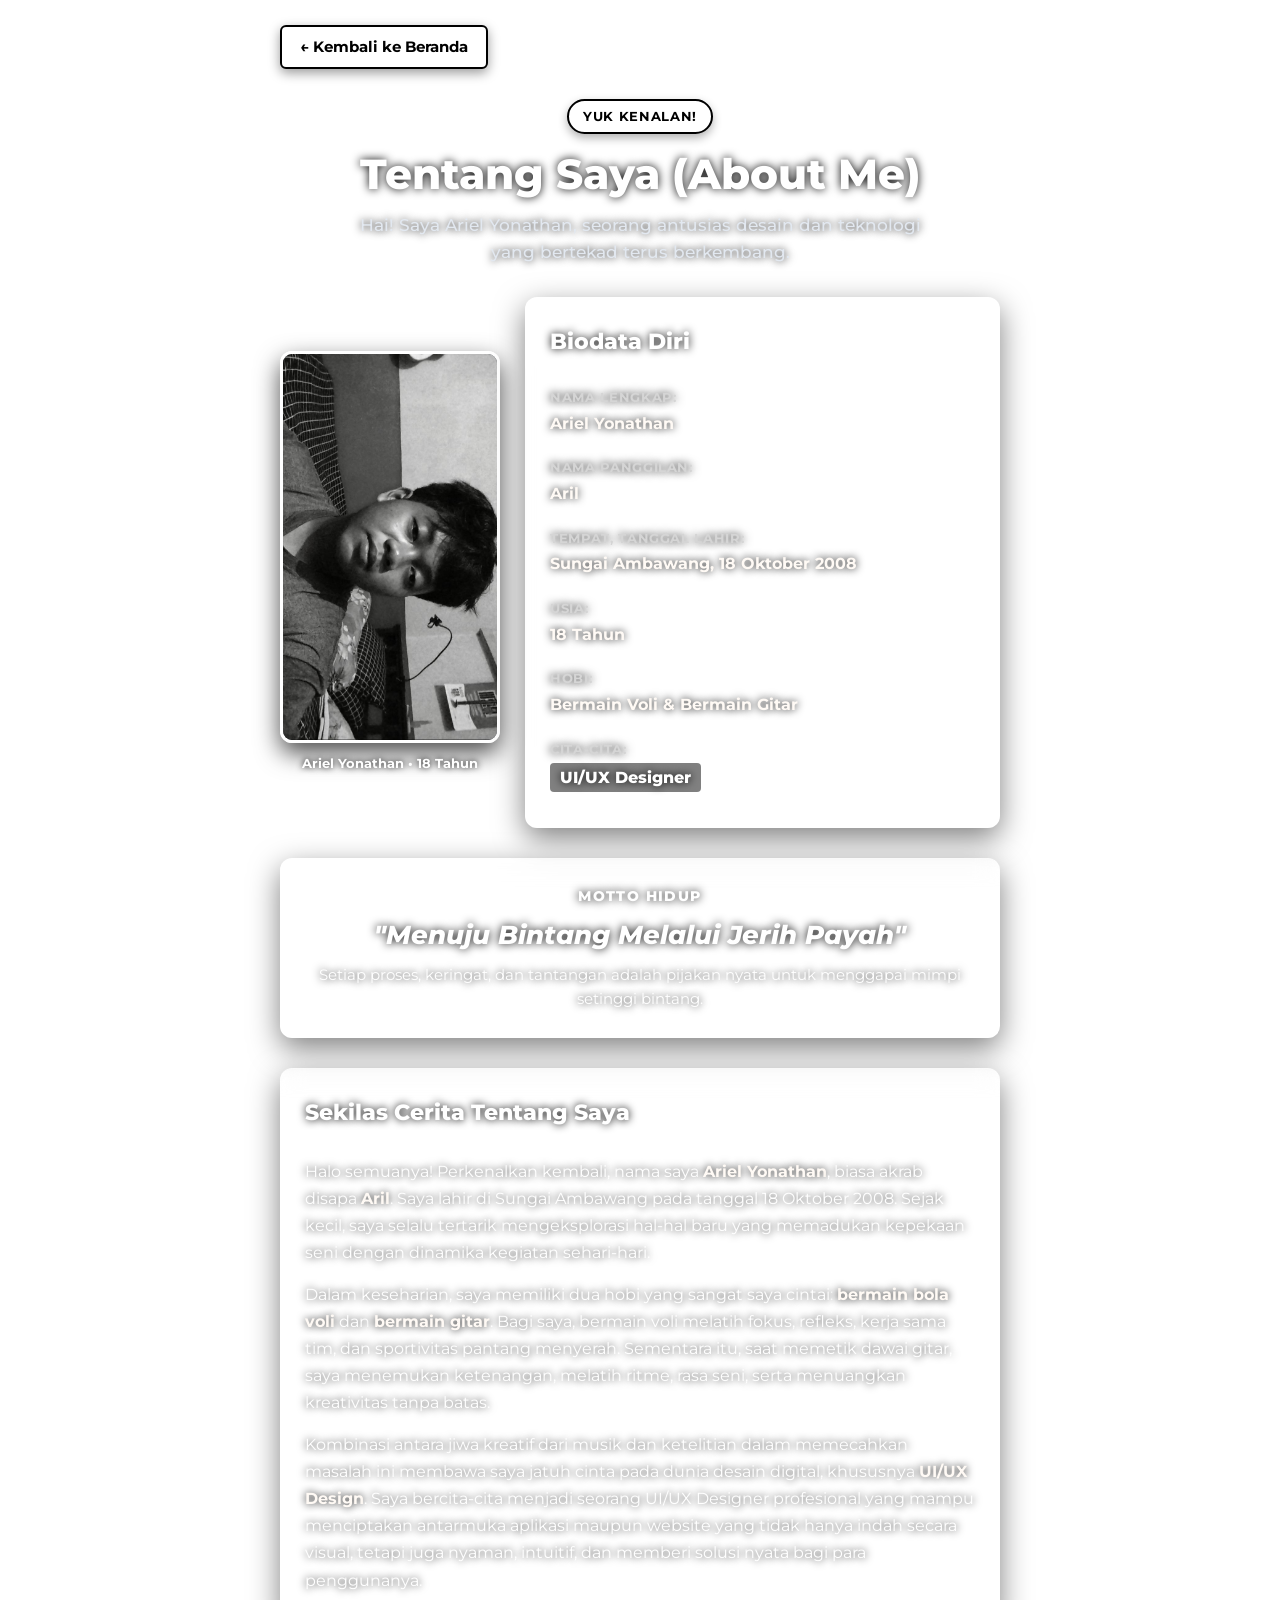
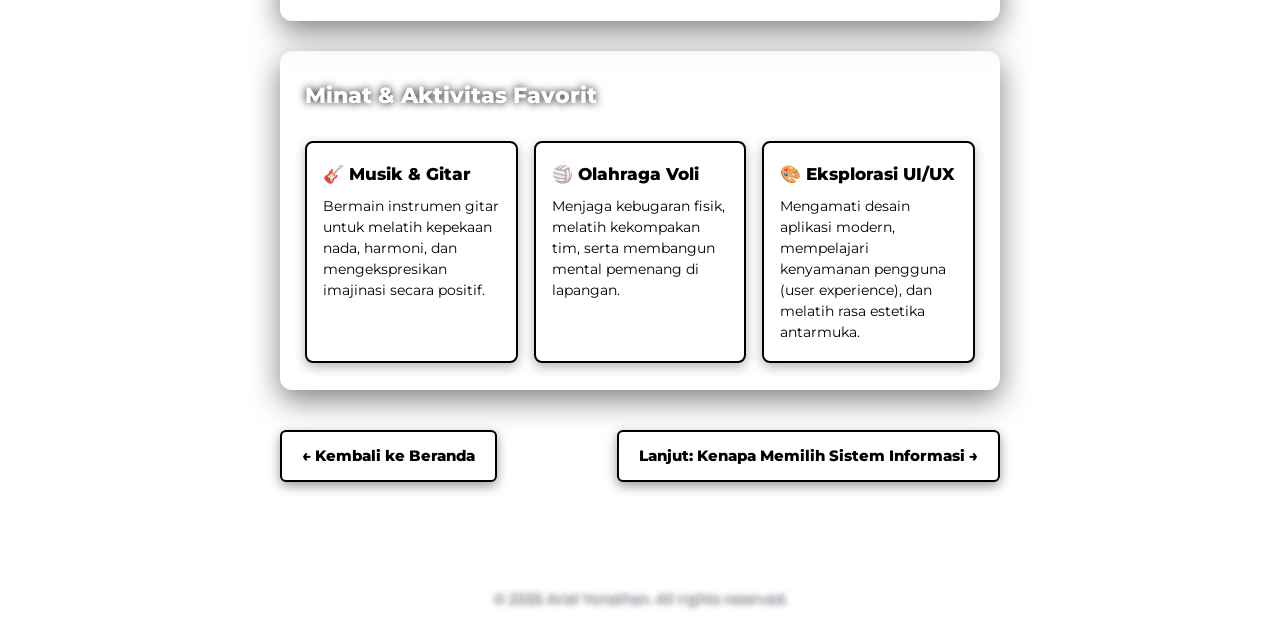
==== about.html @ 556d9dda "commit pertama web profil pribadi" ====
<!DOCTYPE html>
<html lang="id">

<head>
    <meta charset="UTF-8">
    <meta name="viewport" content="width=device-width, initial-scale=1.0">
    <title>About Me - Ariel Yonathan</title>
    <!-- Menghubungkan file CSS khusus halaman About -->
    <link rel="stylesheet" href="about.css">
</head>

<body class="about-body">

    <!-- Navigasi Atas / Tombol Kembali -->
    <header class="page-header">
        <nav class="nav-container">
            <a href="dashboard.html" class="btn-back">&larr; Kembali ke Beranda</a>
        </nav>
    </header>

    <main class="about-container">

        <!-- ================= HERO / JUDUL HALAMAN ================= -->
        <section class="about-hero">
            <span class="badge">YUK KENALAN!</span>
            <h1 class="page-title">Tentang Saya (About Me)</h1>
            <p class="page-subtitle">
                Hai! Saya Ariel Yonathan, seorang antusias desain dan teknologi yang bertekad terus berkembang.
            </p>
        </section>

        <!-- ================= FOTO PROFIL PORTRAIT (9:16) & BIODATA ================= -->
        <section class="profile-showcase-section">

            <!-- Foto Profil Portrait (9:16) -->
            <div class="about-photo-wrapper">
                <div class="photo-frame">
                    <img src="foto/Aril.jpeg" alt="Foto Profil Ariel Yonathan" class="profile-img" id="profileImage">
                </div>
                <span class="photo-caption">Ariel Yonathan &bull; 18 Tahun</span>
            </div>

            <!-- Biodata Lengkap -->
            <div class="biodata-card">
                <h2 class="section-title">Biodata Diri</h2>

                <ul class="biodata-list">
                    <li class="biodata-item">
                        <span class="bio-label">Nama Lengkap:</span>
                        <span class="bio-value">Ariel Yonathan</span>
                    </li>
                    <li class="biodata-item">
                        <span class="bio-label">Nama Panggilan:</span>
                        <span class="bio-value">Aril</span>
                    </li>
                    <li class="biodata-item">
                        <span class="bio-label">Tempat, Tanggal Lahir:</span>
                        <span class="bio-value">Sungai Ambawang, 18 Oktober 2008</span>
                    </li>
                    <li class="biodata-item">
                        <span class="bio-label">Usia:</span>
                        <span class="bio-value">18 Tahun</span>
                    </li>
                    <li class="biodata-item">
                        <span class="bio-label">Hobi:</span>
                        <span class="bio-value">Bermain Voli &amp; Bermain Gitar</span>
                    </li>
                    <li class="biodata-item">
                        <span class="bio-label">Cita-Cita:</span>
                        <span class="bio-value highlight-role">UI/UX Designer</span>
                    </li>
                </ul>
            </div>
        </section>

        <!-- ================= MOTTO HIDUP ================= -->
        <section class="motto-section">
            <div class="motto-box">
                <h3 class="motto-heading">Motto Hidup</h3>
                <blockquote class="motto-quote">
                    "Menuju Bintang Melalui Jerih Payah"
                </blockquote>
                <p class="motto-subtext">
                    Setiap proses, keringat, dan tantangan adalah pijakan nyata untuk menggapai mimpi setinggi bintang.
                </p>
            </div>
        </section>

        <!-- ================= CERITA SINGKAT / PERSONAL STORY ================= -->
        <section class="story-section">
            <h2 class="section-title">Sekilas Cerita Tentang Saya</h2>

            <article class="story-content">
                <p>
                    Halo semuanya! Perkenalkan kembali, nama saya <strong>Ariel Yonathan</strong>, biasa akrab disapa
                    <strong>Aril</strong>.
                    Saya lahir di Sungai Ambawang pada tanggal 18 Oktober 2008. Sejak kecil, saya selalu tertarik
                    mengeksplorasi hal-hal baru
                    yang memadukan kepekaan seni dengan dinamika kegiatan sehari-hari.
                </p>

                <p>
                    Dalam keseharian, saya memiliki dua hobi yang sangat saya cintai: <strong>bermain bola voli</strong>
                    dan <strong>bermain gitar</strong>.
                    Bagi saya, bermain voli melatih fokus, refleks, kerja sama tim, dan sportivitas pantang menyerah.
                    Sementara itu, saat memetik dawai gitar,
                    saya menemukan ketenangan, melatih ritme, rasa seni, serta menuangkan kreativitas tanpa batas.
                </p>

                <p>
                    Kombinasi antara jiwa kreatif dari musik dan ketelitian dalam memecahkan masalah ini membawa saya
                    jatuh cinta pada dunia desain digital,
                    khususnya <strong>UI/UX Design</strong>. Saya bercita-cita menjadi seorang UI/UX Designer
                    profesional yang mampu menciptakan antarmuka
                    aplikasi maupun website yang tidak hanya indah secara visual, tetapi juga nyaman, intuitif, dan
                    memberi solusi nyata bagi para penggunanya.
                </p>
            </article>
        </section>

        <!-- ================= MINAT & AKTIVITAS FAVORIT ================= -->
        <section class="interests-section">
            <h2 class="section-title">Minat &amp; Aktivitas Favorit</h2>

            <div class="interests-grid">
                <!-- Aktivitas 1 -->
                <div class="interest-item">
                    <h3 class="interest-title">🎸 Musik &amp; Gitar</h3>
                    <p class="interest-desc">
                        Bermain instrumen gitar untuk melatih kepekaan nada, harmoni, dan mengekspresikan imajinasi
                        secara positif.
                    </p>
                </div>

                <!-- Aktivitas 2 -->
                <div class="interest-item">
                    <h3 class="interest-title">🏐 Olahraga Voli</h3>
                    <p class="interest-desc">
                        Menjaga kebugaran fisik, melatih kekompakan tim, serta membangun mental pemenang di lapangan.
                    </p>
                </div>

                <!-- Aktivitas 3 -->
                <div class="interest-item">
                    <h3 class="interest-title">🎨 Eksplorasi UI/UX</h3>
                    <p class="interest-desc">
                        Mengamati desain aplikasi modern, mempelajari kenyamanan pengguna (user experience), dan melatih
                        rasa estetika antarmuka.
                    </p>
                </div>
            </div>
        </section>

        <!-- ================= NAVIGASI ANTAR HALAMAN ================= -->
        <section class="page-navigation">
            <div class="nav-links-wrapper">
                <a href="dashboard.html" class="nav-btn prev-btn">&larr; Kembali ke Beranda</a>
                <a href="sisfo.html" class="nav-btn next-btn">Lanjut: Kenapa Memilih Sistem Informasi &rarr;</a>
            </div>
        </section>

    </main>

    <!-- Footer -->
    <footer class="about-footer">
        <p>&copy; 2026 Ariel Yonathan. All rights reserved.</p>
    </footer>

</body>

</html>
---- about.css ----
@import url('https://fonts.googleapis.com/css2?family=Montserrat:ital,wght@0,300;0,400;0,500;0,600;0,700;0,800;0,900;1,400;1,600&display=swap');

:root {
    --bg-image: url('https://img.magnific.com/free-photo/abstract-grayscale-layered-wavy-shapes_779267-3587.jpg?semt=ais_hybrid&w=740&q=80');
    --color-navy: black;
    --color-cream: #fffaf5;
    --color-white: #ffffff;
    --color-hover: #374151;
    --border-gray: #aaaaaa;
}

* {
    margin: 0;
    padding: 0;
    box-sizing: border-box;
}

body {
    margin: 0;
    padding: 0;
    min-height: 100vh;

    background-image: var(--bg-image);
    background-position: center;
    background-size: cover;
    background-attachment: fixed;
    background-repeat: no-repeat;

    font-family: 'Montserrat', sans-serif;
    font-weight: 400;
    color: var(--color-white);
    text-shadow: 0 0 10px black;
    line-height: 1.6;

    display: flex;
    flex-direction: column;
}

a {
    color: inherit;
    text-decoration: none;
}

/* ================= NAVIGASI ATAS ================= */
.page-header {
    width: 90%;
    max-width: 720px;
    margin: 25px auto 0;
}

.btn-back {
    display: inline-block;
    padding: 8px 18px;
    font-size: 15px;
    font-weight: 700;
    font-family: 'Montserrat', sans-serif;
    color: var(--color-navy);
    background-color: var(--color-white);
    border: 2px solid var(--color-navy);
    border-radius: 6px;
    text-shadow: none;
    cursor: pointer;
    transition: 0.2s ease;
    box-shadow: 0 4px 12px rgba(0, 0, 0, 0.4);
}

.btn-back:hover {
    background-color: var(--color-hover);
    color: var(--color-white);
    border-color: var(--color-hover);
    text-shadow: 0 0 8px rgba(255, 255, 255, 0.3);
    transform: translateY(-2px);
}

/* ================= CONTAINER UTAMA ================= */
.about-container {
    width: 90%;
    max-width: 720px;
    margin: 30px auto;
    display: flex;
    flex-direction: column;
    gap: 30px;
    padding-bottom: 50px;
}

/* ================= HERO / HEADER HALAMAN ================= */
.about-hero {
    text-align: center;
}

.badge {
    display: inline-block;
    padding: 5px 14px;
    font-size: 13px;
    font-weight: 700;
    background: var(--color-white);
    color: black;
    border: 2px solid var(--color-navy);
    border-radius: 20px;
    text-shadow: none;
    margin-bottom: 14px;
    letter-spacing: 0.05em;
    box-shadow: 0 4px 10px rgba(0, 0, 0, 0.3);
}

.page-title {
    font-size: clamp(28px, 4.5vw, 42px);
    font-weight: 800;
    margin-bottom: 12px;
    color: var(--color-white);
    text-shadow: 0 0 10px black;
    line-height: 1.25;
}

.page-subtitle {
    font-size: 17px;
    font-weight: 500;
    color: #e2e8f0;
    text-shadow: 0 0 8px black;
    max-width: 600px;
    margin: 0 auto;
}

/* ================= FOTO PROFIL & BIODATA ================= */
.profile-showcase-section {
    display: grid;
    grid-template-columns: 220px 1fr;
    gap: 25px;
    align-items: center;
}

.about-photo-wrapper {
    display: flex;
    flex-direction: column;
    align-items: center;
    gap: 10px;
}

.photo-frame {
    width: 100%;
    max-width: 220px;
    aspect-ratio: 9 / 16;
    border-radius: 12px;
    border: 3px solid var(--color-white);
    overflow: hidden;
    background: rgba(18, 24, 32, 0.7);
    box-shadow: 0 10px 25px rgba(0, 0, 0, 0.7);
    transition: 0.3s ease;
}

.photo-frame:hover {
    transform: translateY(-3px);
    box-shadow: 0 14px 32px rgba(0, 0, 0, 0.85);
}

.profile-img {
    width: 100%;
    height: 100%;
    object-fit: cover;
    display: block;
}

.photo-caption {
    font-size: 13px;
    font-weight: 700;
    text-shadow: 0 0 6px rgb(0, 0, 0);
}

.biodata-card {
    backdrop-filter: blur(12px);
    -webkit-backdrop-filter: blur(12px);
    border: 1.5px solid rgba(255, 255, 255, 0.2);
    border-radius: 12px;
    padding: 26px 24px;
    box-shadow: 0 10px 30px rgba(0, 0, 0, 0.5);
}

.section-title {
    font-size: 22px;
    font-weight: 800;
    color: var(--color-white);
    text-shadow: 0 0 8px black;
    margin-bottom: 18px;
    border-bottom: 2px solid rgba(255, 255, 255, 0.2);
    padding-bottom: 8px;
}

.biodata-list {
    list-style: none;
    display: flex;
    flex-direction: column;
    gap: 12px;
}

.biodata-item {
    display: flex;
    flex-direction: column;
    gap: 3px;
    padding-bottom: 8px;
    border-bottom: 1px dashed rgba(255, 255, 255, 0.15);
}

.bio-label {
    font-size: 13px;
    font-weight: 700;
    color: #d5d5d5;
    text-transform: uppercase;
    letter-spacing: 0.05em;
    text-shadow: black;
}

.bio-value {
    font-size: 16px;
    font-weight: 700;
    color: var(--color-cream);
    text-shadow: 0 0 8px black;
}

.highlight-role {
    display: inline-block;
    background-color: grey;
    color: white;
    padding: 2px 10px;
    border-radius: 4px;
    font-weight: 800;
    text-shadow: white;
    width: fit-content;
}


.motto-section {
    width: 100%;
}

.motto-box {
    backdrop-filter: blur(12px);
    -webkit-backdrop-filter: blur(12px);
    border: 1.5px solid rgba(255, 255, 255, 0.2);
    border-radius: 12px;
    padding: 26px 24px;
    text-align: center;
    box-shadow: 0 10px 30px rgba(0, 0, 0, 0.5);
}

.motto-heading {
    font-size: 14px;
    font-weight: 800;
    color: #ffffff;
    text-transform: uppercase;
    letter-spacing: 0.1em;
    margin-bottom: 10px;
    text-shadow: Black;
}

.motto-quote {
    font-size: clamp(20px, 3.5vw, 26px);
    font-weight: 800;
    font-style: italic;
    color: var(--color-white);
    text-shadow: 0 0 10px black;
    margin-bottom: 10px;
    line-height: 1.35;
}

.motto-subtext {
    font-size: 15px;
    color: white;
    text-shadow: 0 0 8px black;
}

/* ================= CERITA SINGKAT ================= */
.story-section {
    backdrop-filter: blur(12px);
    -webkit-backdrop-filter: blur(12px);
    border: 1.5px solid rgba(255, 255, 255, 0.2);
    border-radius: 12px;
    padding: 26px 24px;
    box-shadow: 0 10px 30px rgba(0, 0, 0, 0.5);
}

.story-content p {
    font-size: 16px;
    color: white;
    text-shadow: 0 0 8px black;
    margin-bottom: 14px;
    line-height: 1.7;
}

.story-content p:last-child {
    margin-bottom: 0;
}

.story-content strong {
    color: var(--color-cream);
    font-weight: 700;
}

/* ================= MINAT & AKTIVITAS FAVORIT ================= */
.interests-section {
    backdrop-filter: blur(12px);
    -webkit-backdrop-filter: blur(12px);
    border: 1.5px solid rgba(255, 255, 255, 0.2);
    border-radius: 12px;
    padding: 26px 24px;
    box-shadow: 0 10px 30px rgba(0, 0, 0, 0.5);
}

.interests-grid {
    display: grid;
    grid-template-columns: repeat(auto-fit, minmax(200px, 1fr));
    gap: 16px;
    margin-top: 14px;
}

.interest-item {
    background-color: var(--color-white);
    border: 2px solid var(--color-navy);
    border-radius: 8px;
    padding: 18px 16px;
    box-shadow: 0 4px 12px rgba(0, 0, 0, 0.3);
    transition: 0.2s ease;
}

.interest-title {
    font-size: 17px;
    font-weight: 800;
    color: var(--color-navy);
    text-shadow: none;
    margin-bottom: 8px;
}

.interest-desc {
    font-size: 14px;
    color: black;
    text-shadow: none;
    line-height: 1.5;
}

.interest-item:hover {
    background-color: grey;
    border-color: var(--color-hover);
    transform: translateY(-3px);
    box-shadow: 0 8px 20px rgba(0, 0, 0, 0.5);
}

.interest-item:hover .interest-title {
    color: var(--color-white);
    text-shadow: 0 0 6px rgba(255, 255, 255, 0.3);
}

.interest-item:hover .interest-desc {
    color: white;
}

.page-navigation {
    margin-top: 10px;
}

.nav-links-wrapper {
    display: flex;
    justify-content: space-between;
    gap: 16px;
    flex-wrap: wrap;
}

.nav-btn {
    padding: 12px 20px;
    font-size: 15px;
    font-weight: 800;
    font-family: 'Montserrat', sans-serif;
    color: var(--color-navy);
    background-color: var(--color-white);
    border: 2px solid var(--color-navy);
    border-radius: 6px;
    text-shadow: none;
    cursor: pointer;
    transition: 0.2s ease;
    box-shadow: 0 4px 12px rgba(0, 0, 0, 0.4);
    text-align: center;
}

.nav-btn:hover {
    background-color: grey;
    color: var(--color-white);
    border-color: var(--color-hover);
    text-shadow: 0 0 8px rgba(255, 255, 255, 0.3);
    transform: translateY(-2px);
    box-shadow: 0 6px 18px rgba(0, 0, 0, 0.6);
}

/* Footer */
.about-footer {
    text-align: center;
    padding: 25px 20px;
    font-size: 14px;
    color: #cbd5e1;
    text-shadow: 0 0 6px black;
    border-top: 1px solid rgba(255, 255, 255, 0.15);
    margin-top: auto;
}

/* Responsif Mobile */
@media (max-width: 650px) {
    .profile-showcase-section {
        grid-template-columns: 1fr;
    }

    .photo-frame {
        max-width: 180px;
    }

    .nav-links-wrapper {
        flex-direction: column;
    }

    .nav-btn {
        width: 100%;
    }
}
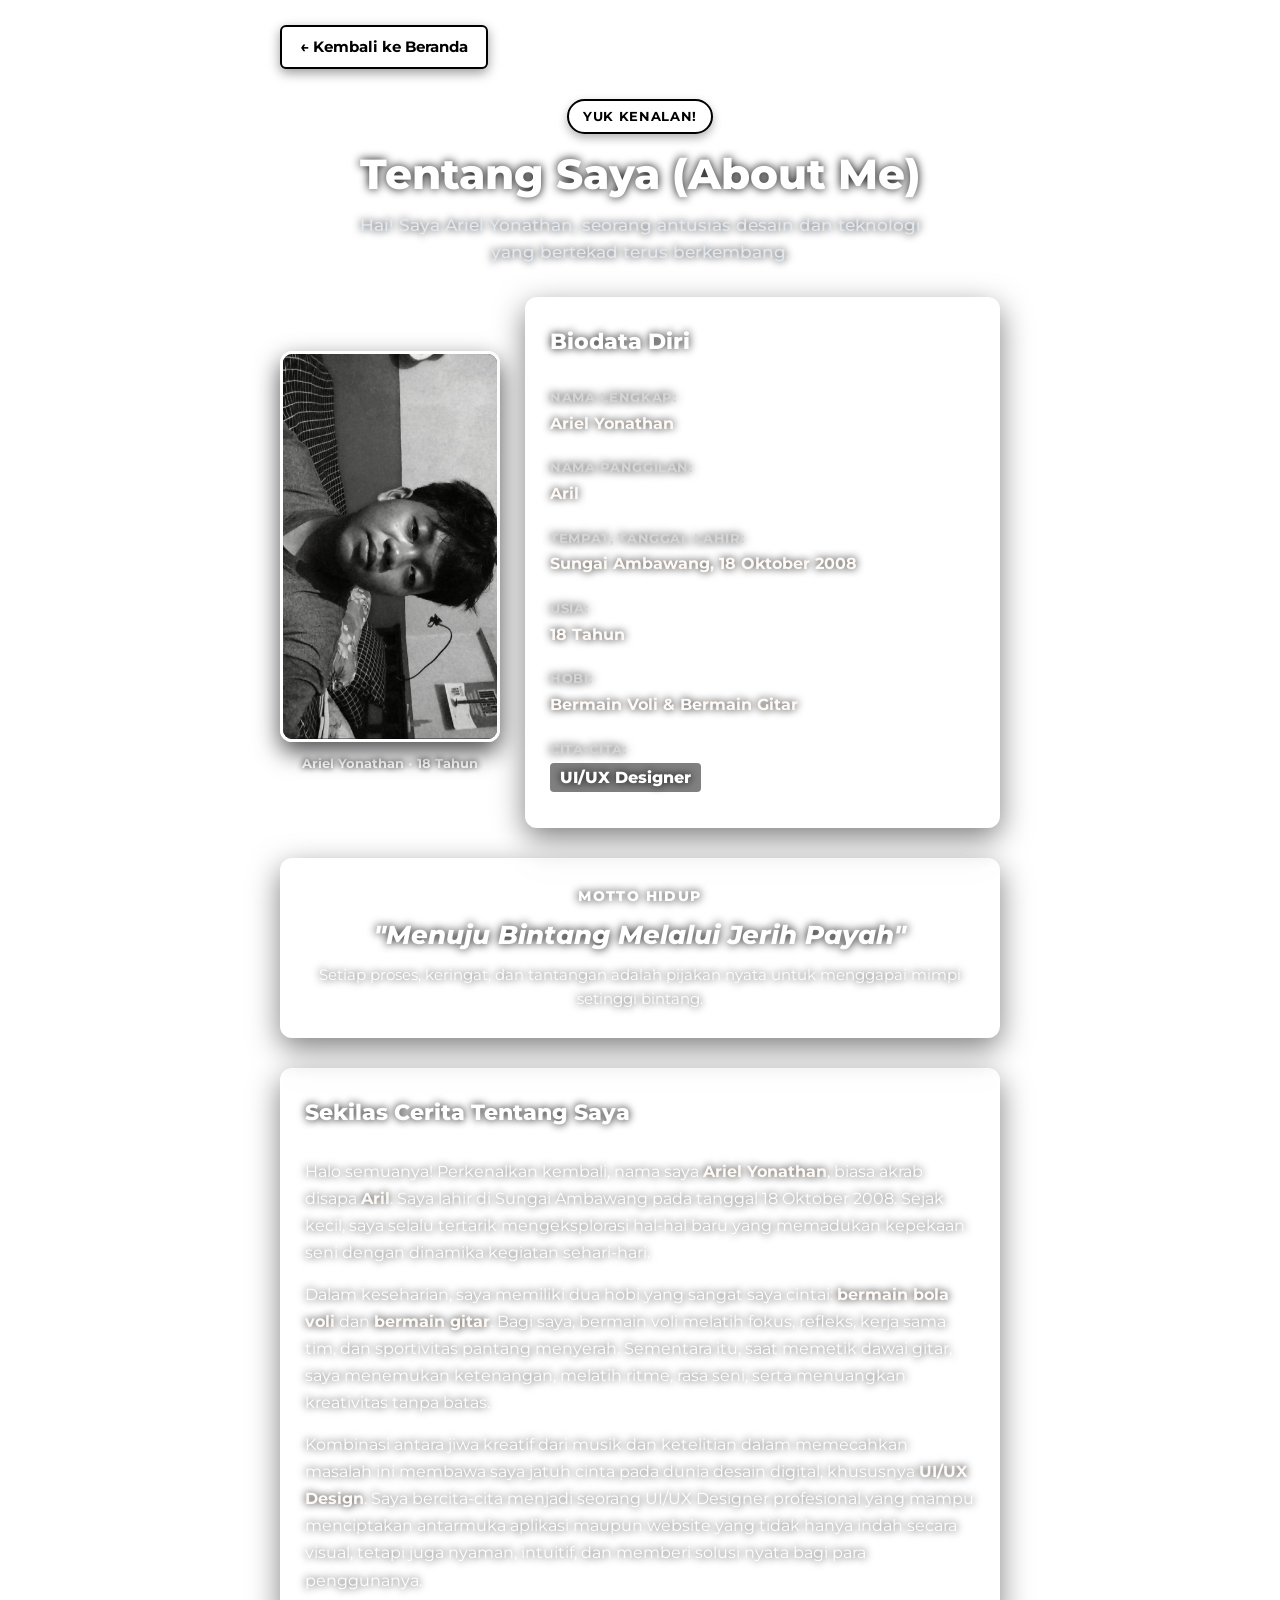
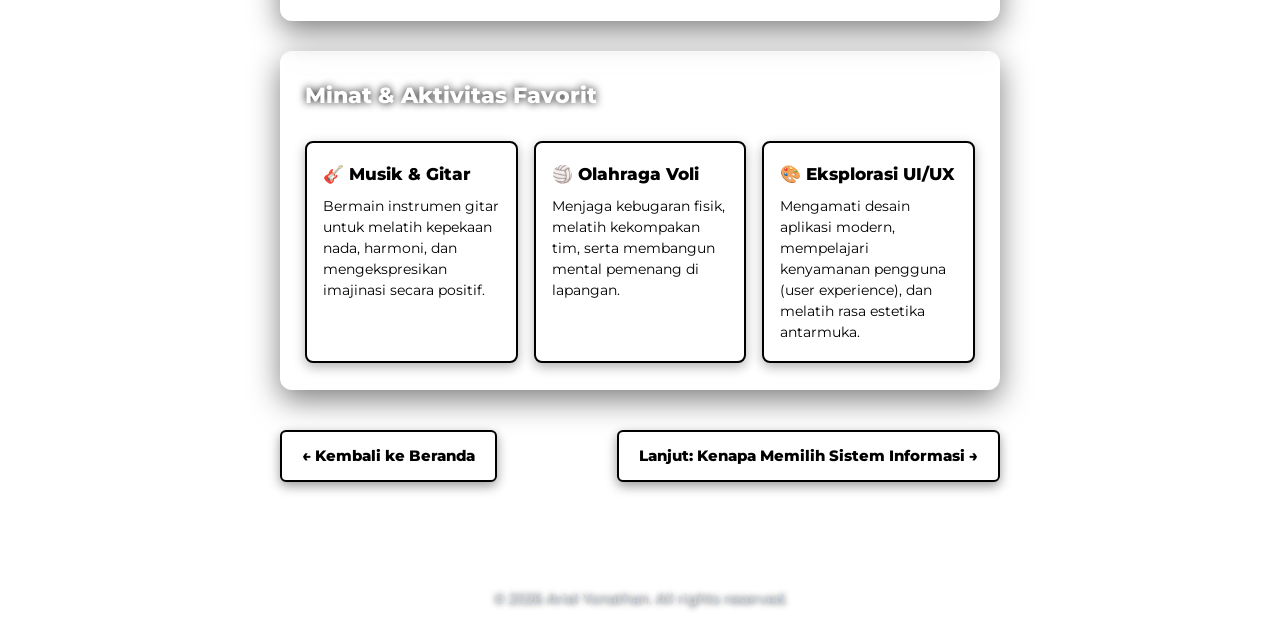
==== commit 077895af: "commit fix website profil pribadi pertama" ====
--- a/about.html
+++ b/about.html
@@ -5,8 +5,10 @@
     <meta charset="UTF-8">
     <meta name="viewport" content="width=device-width, initial-scale=1.0">
     <title>About Me - Ariel Yonathan</title>
-    <!-- Menghubungkan file CSS khusus halaman About -->
+    <!-- Menghubungkan file CSS transisi & halaman About -->
+    <link rel="stylesheet" href="transitions.css">
     <link rel="stylesheet" href="about.css">
+    <script src="transitions.js" defer></script>
 </head>
 
 <body class="about-body">
--- a/transitions.css
+++ b/transitions.css
@@ -0,0 +1,162 @@
+/* 1. Global Page Entrance & Exit */
+body {
+    opacity: 0;
+    animation: pageEntrance 0.6s cubic-bezier(0.16, 1, 0.3, 1) forwards;
+}
+
+body.is-leaving {
+    opacity: 0 !important;
+    transform: translateY(-8px) scale(0.99) !important;
+    transition: opacity 0.25s ease-out, transform 0.25s ease-out !important;
+    pointer-events: none;
+}
+
+/* 2. Keyframes Definitions */
+@keyframes pageEntrance {
+    0% {
+        opacity: 0;
+        transform: translateY(8px);
+    }
+
+    100% {
+        opacity: 1;
+        transform: translateY(0);
+    }
+}
+
+@keyframes fadeInUp {
+    0% {
+        opacity: 0;
+        transform: translateY(22px);
+    }
+
+    100% {
+        opacity: 1;
+        transform: translateY(0);
+    }
+}
+
+@keyframes fadeInDown {
+    0% {
+        opacity: 0;
+        transform: translateY(-20px);
+    }
+
+    100% {
+        opacity: 1;
+        transform: translateY(0);
+    }
+}
+
+@keyframes fadeInLeft {
+    0% {
+        opacity: 0;
+        transform: translateX(-24px);
+    }
+
+    100% {
+        opacity: 1;
+        transform: translateX(0);
+    }
+}
+
+@keyframes fadeInRight {
+    0% {
+        opacity: 0;
+        transform: translateX(24px);
+    }
+
+    100% {
+        opacity: 1;
+        transform: translateX(0);
+    }
+}
+
+@keyframes scaleIn {
+    0% {
+        opacity: 0;
+        transform: scale(0.93) translateY(16px);
+    }
+
+    70% {
+        transform: scale(1.01) translateY(-2px);
+    }
+
+    100% {
+        opacity: 1;
+        transform: scale(1) translateY(0);
+    }
+}
+
+@keyframes photoPopIn {
+    0% {
+        opacity: 0;
+        transform: scale(0.85) translateY(20px);
+    }
+
+    60% {
+        transform: scale(1.03) translateY(-4px);
+    }
+
+    100% {
+        opacity: 1;
+        transform: scale(1) translateY(0);
+    }
+}
+
+@keyframes gentleFloat {
+
+    0%,
+    100% {
+        transform: translateY(0);
+    }
+
+    50% {
+        transform: translateY(-6px);
+    }
+}
+
+@keyframes pulseGlow {
+
+    0%,
+    100% {
+        box-shadow: 0 0 15px rgba(255, 255, 255, 0.2), 0 10px 30px rgba(0, 0, 0, 0.7);
+    }
+
+    50% {
+        box-shadow: 0 0 25px rgba(255, 255, 255, 0.45), 0 14px 36px rgba(0, 0, 0, 0.85);
+    }
+}
+
+@keyframes nameShimmer {
+
+    0%,
+    100% {
+        text-shadow: 0 0 8px rgba(255, 250, 245, 0.8), 0 0 16px rgba(255, 255, 255, 0.4);
+    }
+
+    50% {
+        text-shadow: 0 0 16px rgba(255, 255, 255, 1), 0 0 28px rgba(255, 250, 245, 0.9);
+    }
+}
+
+/* Aksesibilitas bagi pengguna yang mematikan animasi */
+@media (prefers-reduced-motion: reduce) {
+    body {
+        opacity: 1 !important;
+        animation: none !important;
+        transform: none !important;
+    }
+
+    body.is-leaving {
+        opacity: 1 !important;
+        transform: none !important;
+        transition: none !important;
+    }
+
+    * {
+        animation-duration: 0.01ms !important;
+        animation-iteration-count: 1 !important;
+        transition-duration: 0.01ms !important;
+    }
+}
--- a/about.css
+++ b/about.css
@@ -60,8 +60,9 @@
     border-radius: 6px;
     text-shadow: none;
     cursor: pointer;
-    transition: 0.2s ease;
+    transition: 0.25s ease;
     box-shadow: 0 4px 12px rgba(0, 0, 0, 0.4);
+    animation: fadeInLeft 0.5s cubic-bezier(0.16, 1, 0.3, 1) backwards;
 }
 
 .btn-back:hover {
@@ -70,6 +71,7 @@
     border-color: var(--color-hover);
     text-shadow: 0 0 8px rgba(255, 255, 255, 0.3);
     transform: translateY(-2px);
+    box-shadow: 0 6px 18px rgba(0, 0, 0, 0.6);
 }
 
 /* ================= CONTAINER UTAMA ================= */
@@ -101,6 +103,7 @@
     margin-bottom: 14px;
     letter-spacing: 0.05em;
     box-shadow: 0 4px 10px rgba(0, 0, 0, 0.3);
+    animation: scaleIn 0.5s cubic-bezier(0.16, 1, 0.3, 1) 0.1s backwards;
 }
 
 .page-title {
@@ -110,6 +113,7 @@
     color: var(--color-white);
     text-shadow: 0 0 10px black;
     line-height: 1.25;
+    animation: fadeInUp 0.6s cubic-bezier(0.16, 1, 0.3, 1) 0.15s backwards;
 }
 
 .page-subtitle {
@@ -119,6 +123,7 @@
     text-shadow: 0 0 8px black;
     max-width: 600px;
     margin: 0 auto;
+    animation: fadeInUp 0.6s cubic-bezier(0.16, 1, 0.3, 1) 0.22s backwards;
 }
 
 /* ================= FOTO PROFIL & BIODATA ================= */
@@ -134,6 +139,7 @@
     flex-direction: column;
     align-items: center;
     gap: 10px;
+    animation: fadeInLeft 0.7s cubic-bezier(0.16, 1, 0.3, 1) 0.25s backwards;
 }
 
 .photo-frame {
@@ -145,12 +151,14 @@
     overflow: hidden;
     background: rgba(18, 24, 32, 0.7);
     box-shadow: 0 10px 25px rgba(0, 0, 0, 0.7);
-    transition: 0.3s ease;
+    transition: 0.35s cubic-bezier(0.16, 1, 0.3, 1);
+    animation: photoPopIn 0.8s cubic-bezier(0.16, 1, 0.3, 1) forwards, gentleFloat 5s ease-in-out 0.8s infinite;
 }
 
 .photo-frame:hover {
-    transform: translateY(-3px);
-    box-shadow: 0 14px 32px rgba(0, 0, 0, 0.85);
+    transform: translateY(-6px) scale(1.02);
+    box-shadow: 0 16px 36px rgba(0, 0, 0, 0.85), 0 0 18px rgba(255, 255, 255, 0.2);
+    animation-play-state: paused;
 }
 
 .profile-img {
@@ -173,6 +181,7 @@
     border-radius: 12px;
     padding: 26px 24px;
     box-shadow: 0 10px 30px rgba(0, 0, 0, 0.5);
+    animation: fadeInRight 0.7s cubic-bezier(0.16, 1, 0.3, 1) 0.3s backwards;
 }
 
 .section-title {
@@ -230,6 +239,7 @@
 
 .motto-section {
     width: 100%;
+    animation: fadeInUp 0.6s cubic-bezier(0.16, 1, 0.3, 1) 0.38s backwards;
 }
 
 .motto-box {
@@ -276,6 +286,7 @@
     border-radius: 12px;
     padding: 26px 24px;
     box-shadow: 0 10px 30px rgba(0, 0, 0, 0.5);
+    animation: fadeInUp 0.6s cubic-bezier(0.16, 1, 0.3, 1) 0.46s backwards;
 }
 
 .story-content p {
@@ -303,6 +314,7 @@
     border-radius: 12px;
     padding: 26px 24px;
     box-shadow: 0 10px 30px rgba(0, 0, 0, 0.5);
+    animation: fadeInUp 0.6s cubic-bezier(0.16, 1, 0.3, 1) 0.54s backwards;
 }
 
 .interests-grid {
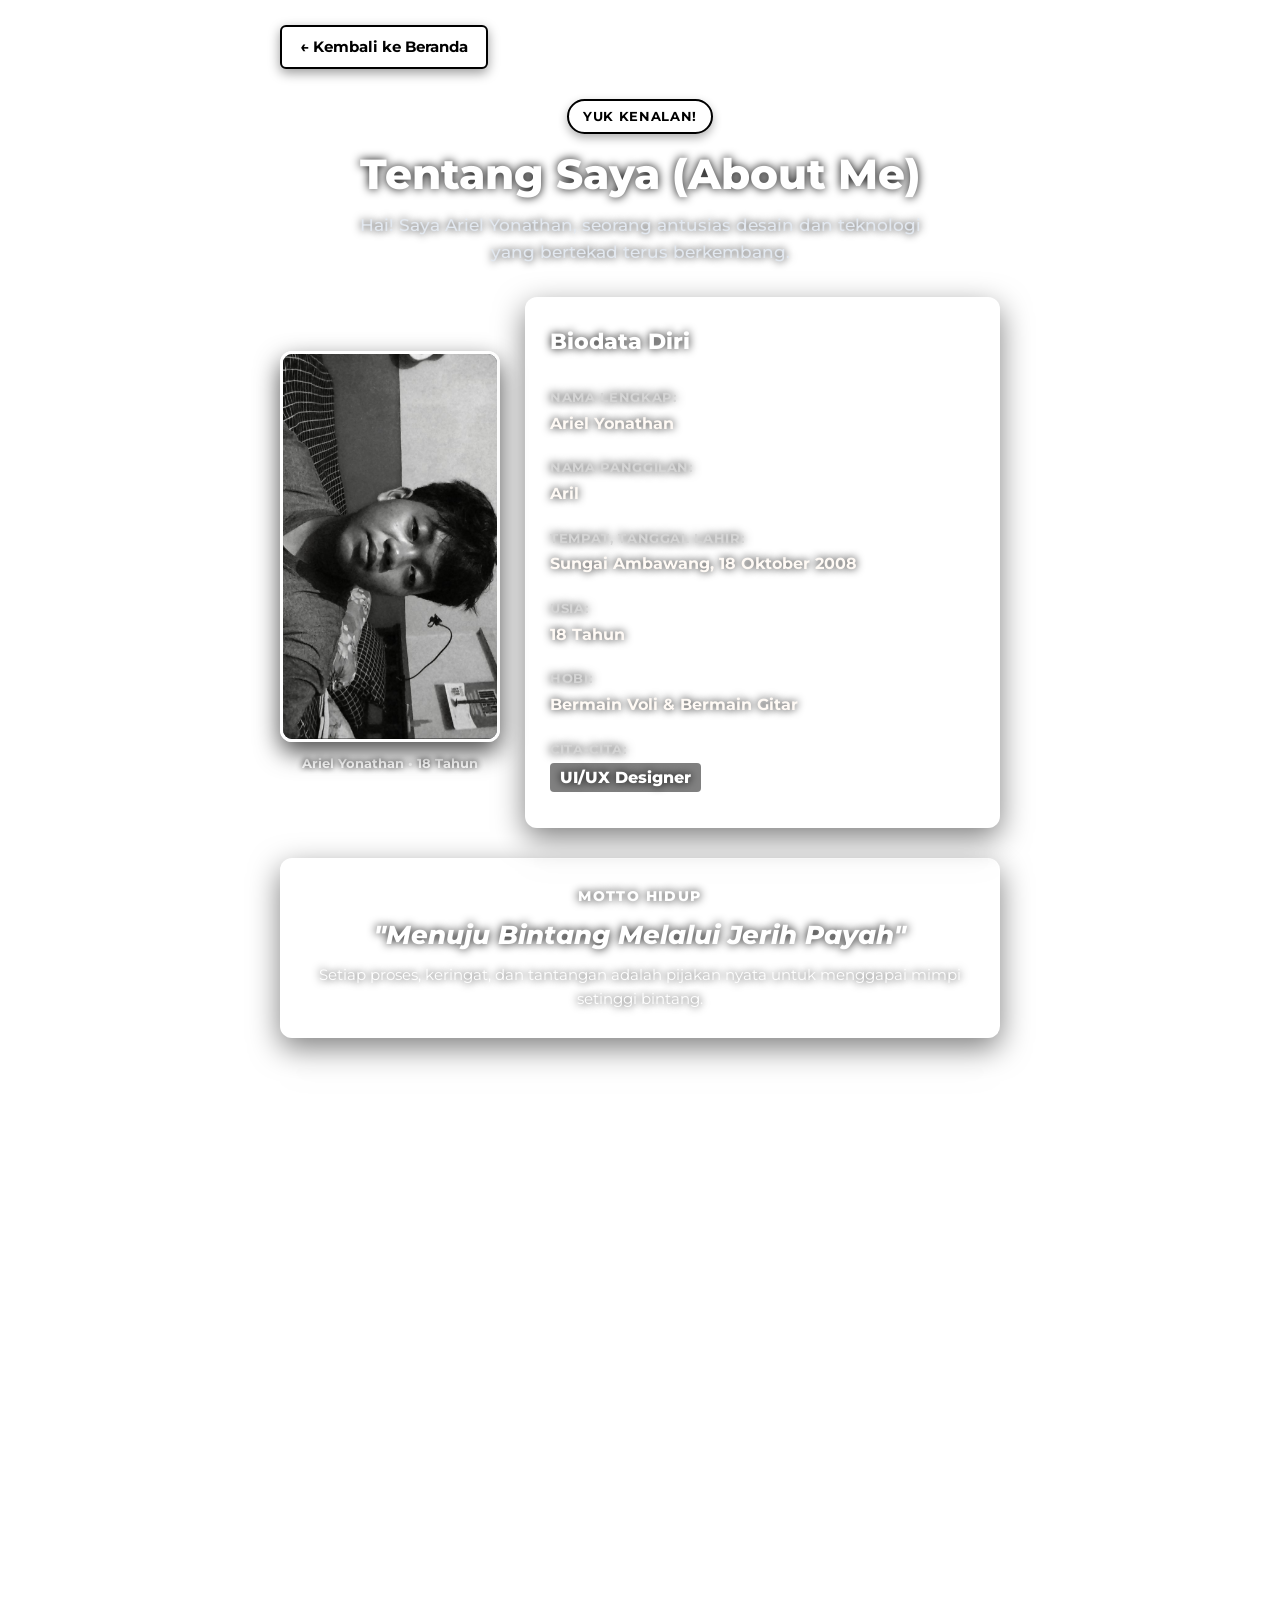
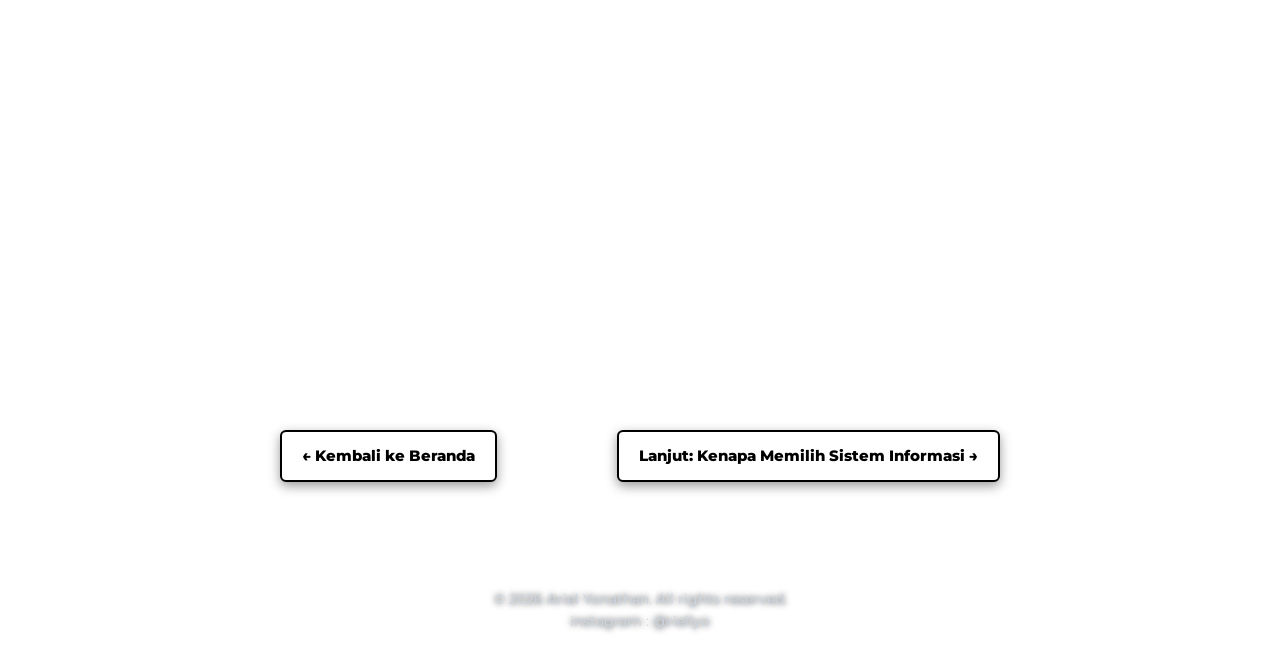
==== commit f2a9773c: "commit pertama fix website" ====
--- a/about.html
+++ b/about.html
@@ -166,6 +166,7 @@
     <!-- Footer -->
     <footer class="about-footer">
         <p>&copy; 2026 Ariel Yonathan. All rights reserved.</p>
+        <p>instagram : @riellyo</p>
     </footer>
 
 </body>
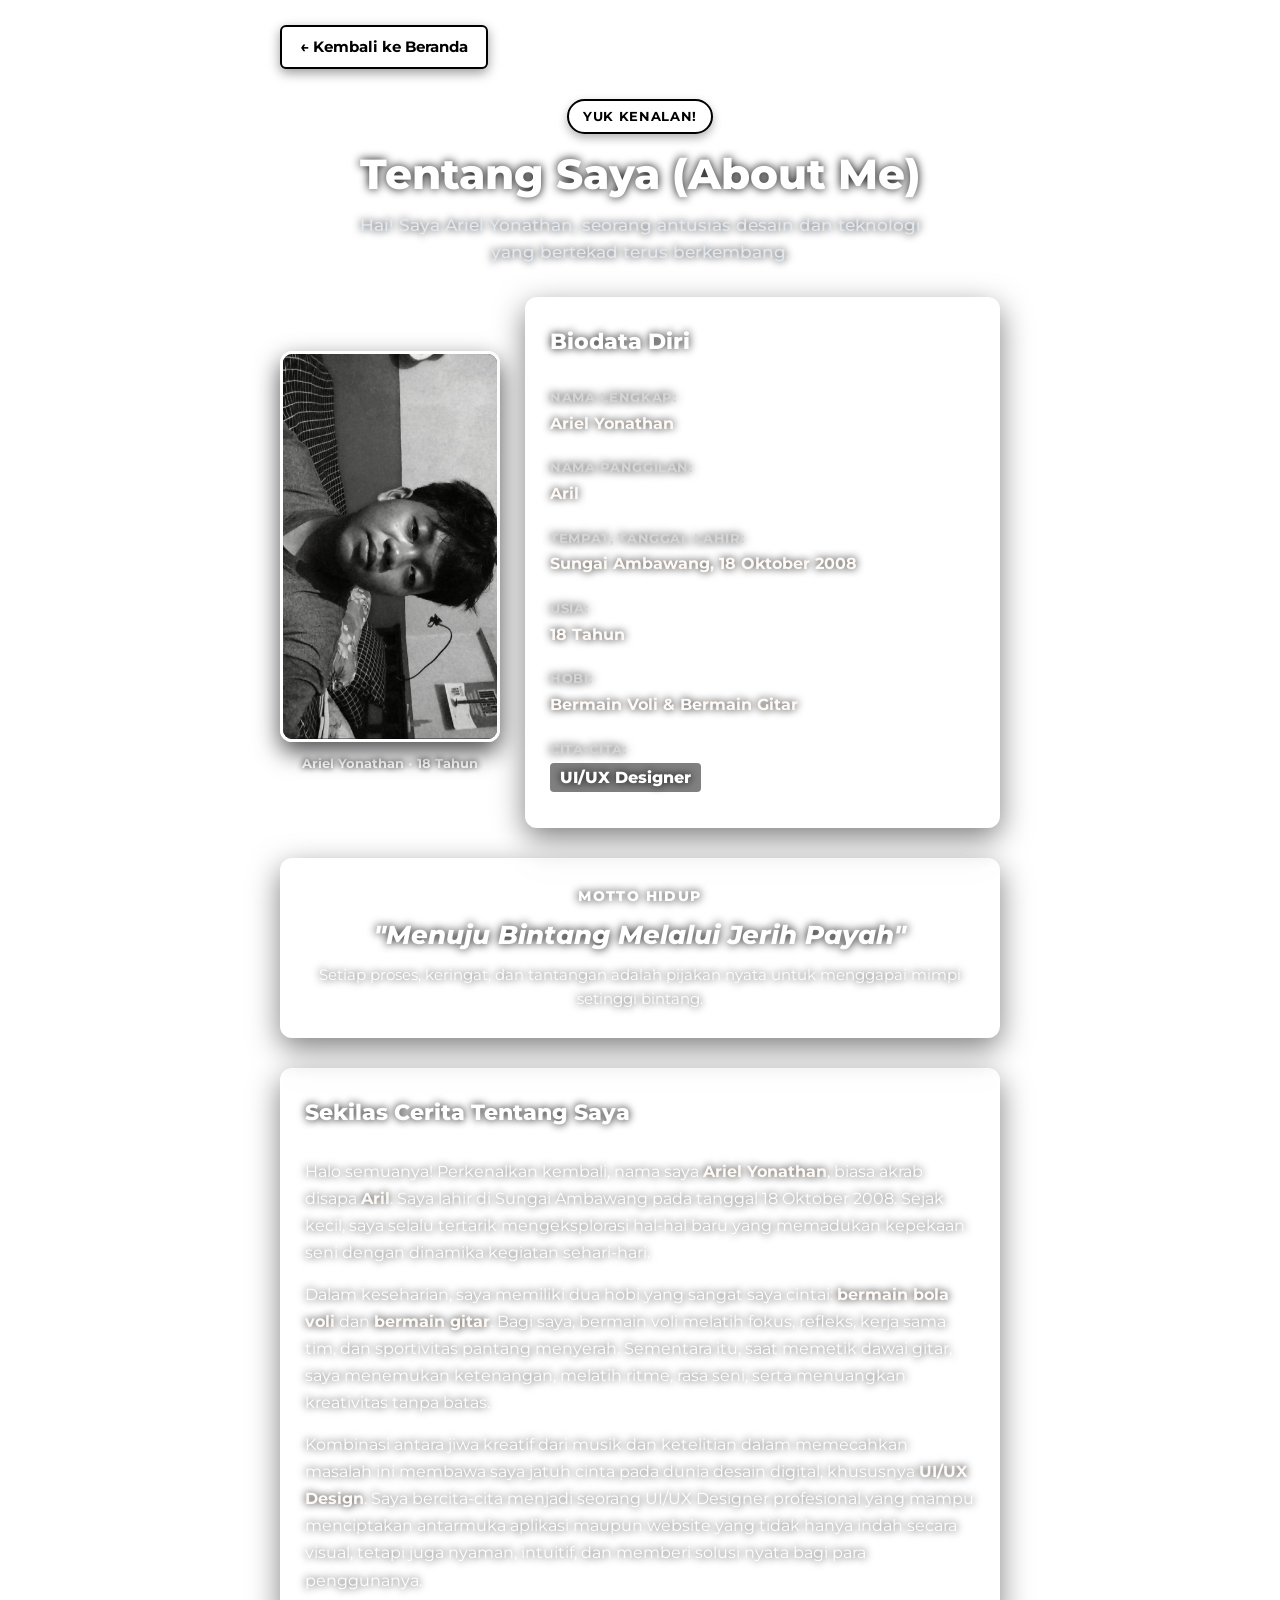
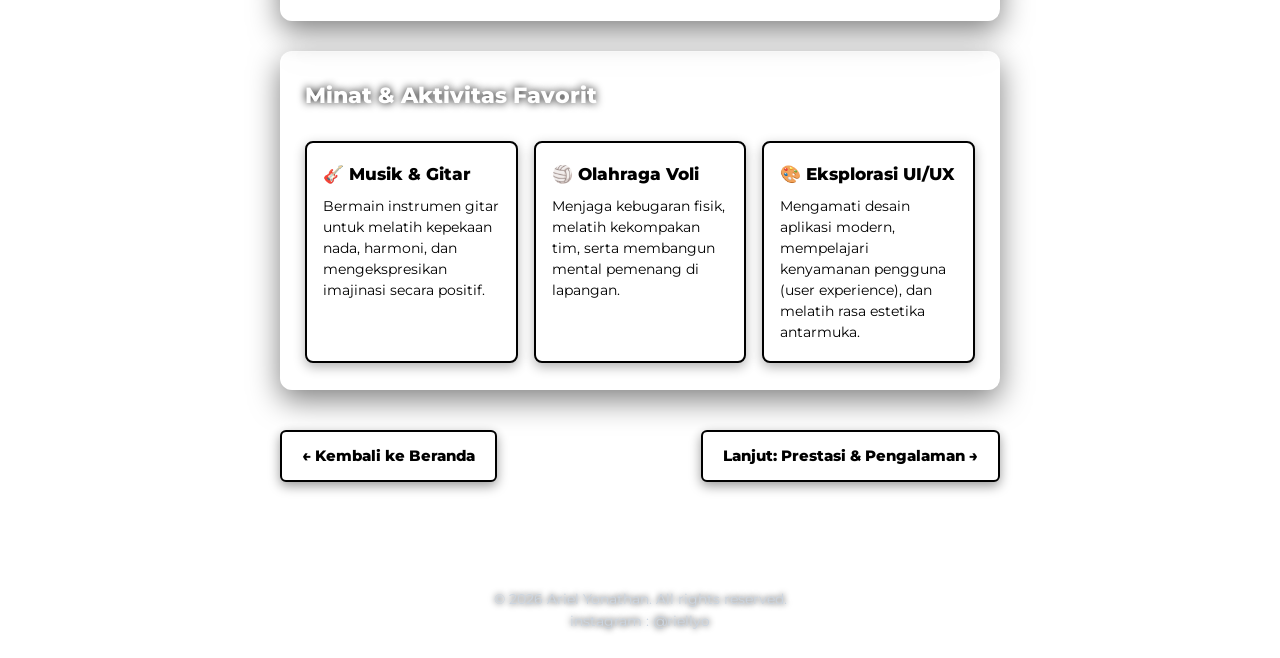
==== commit 53aae3f7: "Update kedua" ====
--- a/about.html
+++ b/about.html
@@ -157,7 +157,7 @@
         <section class="page-navigation">
             <div class="nav-links-wrapper">
                 <a href="dashboard.html" class="nav-btn prev-btn">&larr; Kembali ke Beranda</a>
-                <a href="sisfo.html" class="nav-btn next-btn">Lanjut: Kenapa Memilih Sistem Informasi &rarr;</a>
+                <a href="prestasi.html" class="nav-btn next-btn">Lanjut: Prestasi &amp; Pengalaman &rarr;</a>
             </div>
         </section>
 
--- a/transitions.css
+++ b/transitions.css
@@ -1,13 +1,12 @@
 /* 1. Global Page Entrance & Exit */
 body {
-    opacity: 0;
-    animation: pageEntrance 0.6s cubic-bezier(0.16, 1, 0.3, 1) forwards;
+    animation: pageEntrance 0.28s cubic-bezier(0.16, 1, 0.3, 1) forwards;
 }
 
 body.is-leaving {
     opacity: 0 !important;
-    transform: translateY(-8px) scale(0.99) !important;
-    transition: opacity 0.25s ease-out, transform 0.25s ease-out !important;
+    transform: translateY(-6px) scale(0.99) !important;
+    transition: opacity 0.12s ease-out, transform 0.12s ease-out !important;
     pointer-events: none;
 }
 
